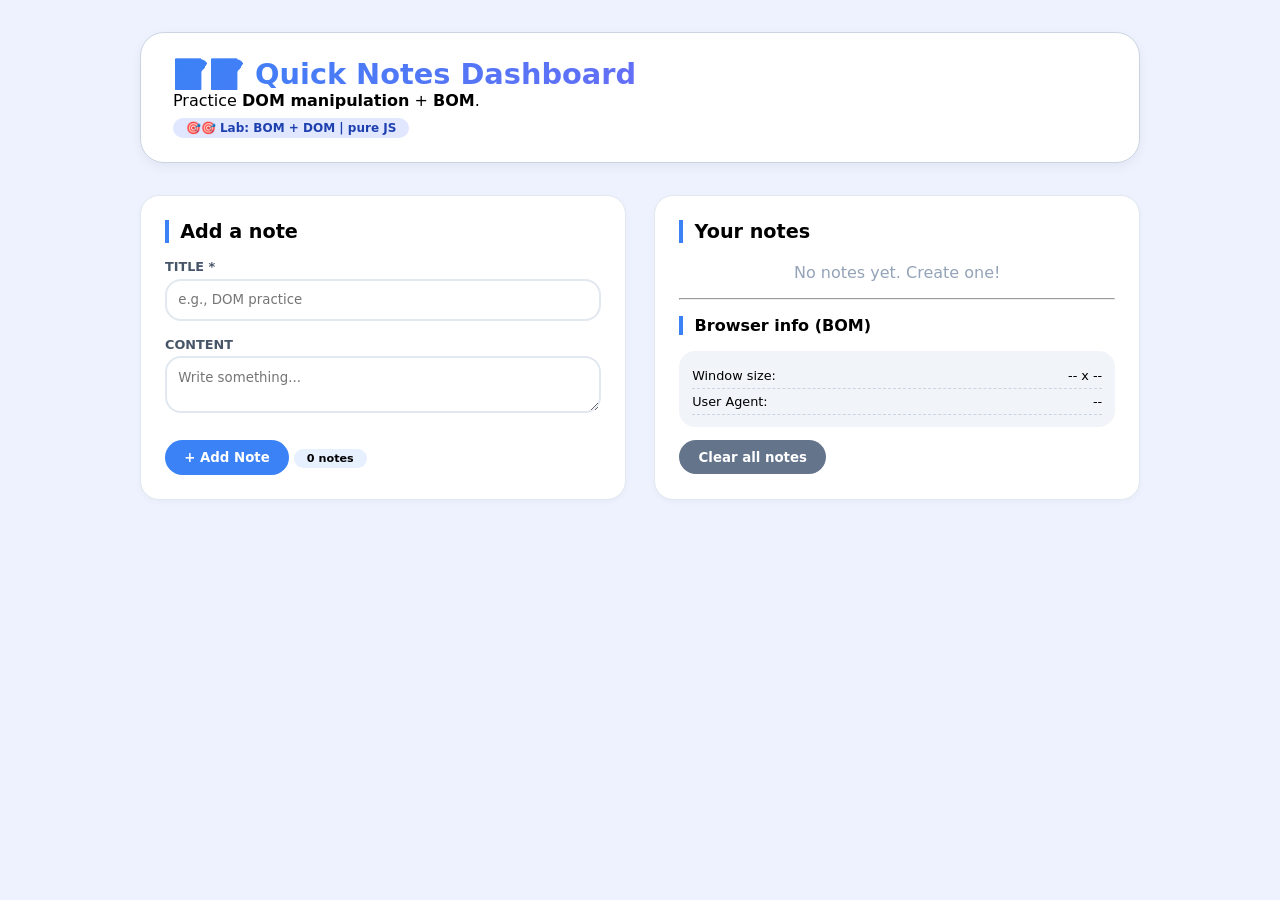
==== index.html @ e3b70a7f "Step 23: Display browser user agent using BOM navigator" ====
<!DOCTYPE html>
<html lang="en">

<head>
    <meta charset="UTF-8">
    <meta name="viewport" content="width=device-width, initial-scale=1.0">
    <title>Quick Notes Dashboard</title>
    <style>
        * {
            margin: 0;
            padding: 0;
            box-sizing: border-box;
        }

        body {
            font-family: system-ui, "Segoe UI", sans-serif;
            background: #eef2ff;
            padding: 2rem 1.5rem;
        }

        .container {
            max-width: 1000px;
            margin: 0 auto;
        }

        header {
            background: white;
            border-radius: 1.5rem;
            padding: 1.5rem 2rem;
            margin-bottom: 2rem;
            box-shadow: 0 4px 12px rgba(0, 0, 0, 0.05);
            border: 1px solid #cbd5e1;
        }

        header h1 {
            font-size: 1.8rem;
            background: linear-gradient(135deg, #3b82f6, #8b5cf6);
            -webkit-background-clip: text;
            background-clip: text;
            color: transparent;
        }

        .badge {
            background: #e0e7ff;
            color: #1e40af;
            padding: 0.2rem 0.8rem;
            border-radius: 20px;
            font-size: 0.75rem;
            font-weight: 600;
            display: inline-block;
            margin-top: 0.5rem;
        }

        .grid {
            display: grid;
            grid-template-columns: 1fr 1fr;
            gap: 1.8rem;
        }

        @media (max-width: 700px) {
            .grid {
                grid-template-columns: 1fr;
            }
        }

        .card {
            background: white;
            border-radius: 1.2rem;
            padding: 1.5rem;
            border: 1px solid #e2e8f0;
            box-shadow: 0 2px 6px rgba(0, 0, 0, 0.03);
        }

        .card h2 {
            font-size: 1.2rem;
            margin-bottom: 1rem;
            border-left: 4px solid #3b82f6;
            padding-left: 0.7rem;
        }

        .form-group {
            margin-bottom: 1rem;
        }

        label {
            font-weight: 600;
            font-size: 0.8rem;
            text-transform: uppercase;
            color: #475569;
            display: block;
            margin-bottom: 0.3rem;
        }

        input,
        textarea {
            width: 100%;
            padding: 0.7rem;
            border: 2px solid #e2e8f0;
            border-radius: 1rem;
            font-family: inherit;
            outline: none;
        }

        input:focus,
        textarea:focus {
            border-color: #3b82f6;
        }

        button {
            background: #3b82f6;
            border: none;
            color: white;
            font-weight: 600;
            padding: 0.6rem 1.2rem;
            border-radius: 2rem;
            cursor: pointer;
            font-family: inherit;
            transition: 0.1s;
        }

        button:hover {
            background: #2563eb;
        }

        .counter {
            background: #e6f0ff;
            display: inline-block;
            padding: 0.2rem 0.8rem;
            border-radius: 20px;
            font-size: 0.7rem;
            font-weight: 700;
            margin-top: 1rem;
        }

        .notes-list {
            margin-top: 1.2rem;
            max-height: 380px;
            overflow-y: auto;
            display: flex;
            flex-direction: column;
            gap: 0.8rem;
        }

        .note-item {
            background: #f8fafc;
            border: 1px solid #e2e8f0;
            border-radius: 1rem;
            padding: 0.8rem 1rem;
        }

        .note-title {
            font-weight: 800;
            display: flex;
            justify-content: space-between;
            align-items: center;
            margin-bottom: 0.3rem;
        }

        .note-content {
            font-size: 0.85rem;
            color: #334155;
        }

        .info-panel {
            background: #f1f5f9;
            border-radius: 1rem;
            padding: 0.8rem;
            margin-top: 1rem;
        }

        .info-row {
            display: flex;
            justify-content: space-between;
            font-size: 0.8rem;
            padding: 0.3rem 0;
            border-bottom: 1px dashed #cbd5e1;
        }

        .delete-note {
            background: #ef4444;
            padding: 0.3rem 1rem;
            font-size: 0.7rem;
            border-radius: 1rem;
        }

        hr {
            margin: 1rem 0;
        }
    </style>
</head>

<body>
    <div class="container">

        <header>
            <h1>📝📝 Quick Notes Dashboard</h1>
            <p>Practice <strong>DOM manipulation</strong> + <strong>BOM</strong>.</p>
            <div class="badge">🎯🎯 Lab: BOM + DOM | pure JS</div>
        </header>

        <div class="grid">
            <div class="card" id="left-panel">

                <h2>Add a note</h2>
                <div class="form-group">
                    <label>Title *</label>
                    <input type="text" id="noteTitle" placeholder="e.g., DOM practice">
                </div>
                <div class="form-group">
                    <label>Content</label>
                    <textarea id="noteContent" rows="2" placeholder="Write something..."></textarea>
                </div>
                <button id="addNoteBtn">+ Add Note</button>
                <div class="counter" id="noteCounter">0 notes</div>
            </div>
            <div class="card" id="right-panel">
                <h2>Your notes</h2>
                <div id="notesContainer" class="notes-list">
                    <div style="color:#94a3b8;text-align:center;">No notes yet. Create one!</div>
                </div>
                <hr>
                <h2 style="font-size:1rem;">Browser info (BOM)</h2>
                <div class="info-panel" id="bomPanel">
                    <div class="info-row">
                        <span>Window size:</span>
                        <span id="windowSize">-- x --</span>
                    </div>
                    <div class="info-row">
                        <span>User Agent:</span>
                        <span id="userAgent">--</span>
                    </div>
                </div>
                <button id="clearAllBtn" style="background:#64748b;margin-top:0.8rem;">Clear all notes</button>
            </div>
        </div>

    </div>
    <script>
        // State
        let notes = []; // stores every note object: { id, title, content }
        let nextId = 1; // gives each note a unique ID
        // DOM REFERENCES
        const notesContainer = document.getElementById("notesContainer");
        const titleInput = document.getElementById("noteTitle");
        const contentInput = document.getElementById("noteContent");
        const addBtn = document.getElementById("addNoteBtn");
        const clearAllBtn = document.getElementById("clearAllBtn");
        const noteCounterSpan = document.getElementById("noteCounter");
        const windowSizeSpan = document.getElementById("windowSize");
        const userAgentSpan = document.getElementById("userAgent");

        function updateCounter() {
            const count = notes.length;
            noteCounterSpan.textContent = count === 1 ? "1 note" : `${count} notes`;
        }
        function renderNotes() {
            // Clear container safely (no innerHTML)
            while (notesContainer.firstChild) {
                notesContainer.removeChild(notesContainer.firstChild);
            }
            // empty-state message
            if (notes.length === 0) {
                const emptyMsg = document.createElement("div");
                emptyMsg.textContent = "No notes yet. Add your first note!";
                emptyMsg.style.color = "#94a3b8";
                emptyMsg.style.textAlign = "center";
                emptyMsg.style.padding = "1rem";
                notesContainer.appendChild(emptyMsg);
                updateCounter();
                return;
            }
            notes.forEach(note => {
                // wrapper div
                const noteDiv = document.createElement("div");
                noteDiv.classList.add("note-item");
                noteDiv.setAttribute("data-id", note.id);

                // title row
                const titleDiv = document.createElement("div");
                titleDiv.classList.add("note-title");
                const titleSpan = document.createElement("span");
                titleSpan.textContent = note.title;

                // delete button
                const deleteBtn = document.createElement("button");
                deleteBtn.textContent = "Delete";
                deleteBtn.classList.add("delete-note");
                deleteBtn.setAttribute("data-action", "delete");
                deleteBtn.setAttribute("data-id", note.id);

                titleDiv.appendChild(titleSpan);
                titleDiv.appendChild(deleteBtn);

                // content paragraph
                const contentP = document.createElement("p");
                contentP.classList.add("note-content");
                contentP.textContent = note.content || "(no additional content)";

                noteDiv.appendChild(titleDiv);
                noteDiv.appendChild(contentP);
                notesContainer.appendChild(noteDiv);
            });
            updateCounter();

        }

        function addNote() {
            const title = titleInput.value.trim();
            // BOM: alert() validation
            if (title === "") {
                alert("❌ Title cannot be empty!");
                titleInput.focus();
                return;
            }
            const content = contentInput.value.trim();
            notes.push({ id: nextId++, title, content });
            renderNotes();
            // clear and refocus
            titleInput.value = "";
            contentInput.value = "";
            titleInput.focus();
        }
        function deleteNoteById(id) {
            // BOM: confirm() returns true/false
            const ok = confirm("Are you sure you want to delete this note?");
            if (!ok) return;

            const index = notes.findIndex(n => n.id === id);
            if (index !== -1) {
                notes.splice(index, 1);
                renderNotes();
            }
        }
        function clearAllNotes() {
            if (notes.length === 0) {
                alert("No notes to clear.");
                return;
            }
            const ok = confirm(`Delete ALL ${notes.length} notes? Cannot be undone.`);
            if (ok) {
                notes = [];
                nextId = 1;
                renderNotes();
                alert("All notes have been cleared.");
            }
        }
        addBtn.addEventListener("click", addNote);
        clearAllBtn.addEventListener("click", clearAllNotes);
        notesContainer.addEventListener("click", (e) => {
            const btn = e.target.closest('[data-action="delete"]');
            if (btn) {
                const id = parseInt(btn.getAttribute("data-id"), 10);
                deleteNoteById(id);
            }
        });

        function updateWindowSize() {
            const w = window.innerWidth;
            const h = window.innerHeight;
            windowSizeSpan.textContent = `${w} x ${h} px`;
        }
        window.addEventListener("resize", updateWindowSize);
        function showUserAgent() {
            let agent = navigator.userAgent;
            if (agent.length > 55) agent = agent.slice(0, 52) + "...";
            userAgentSpan.textContent = agent;
        }
    </script>
</body>
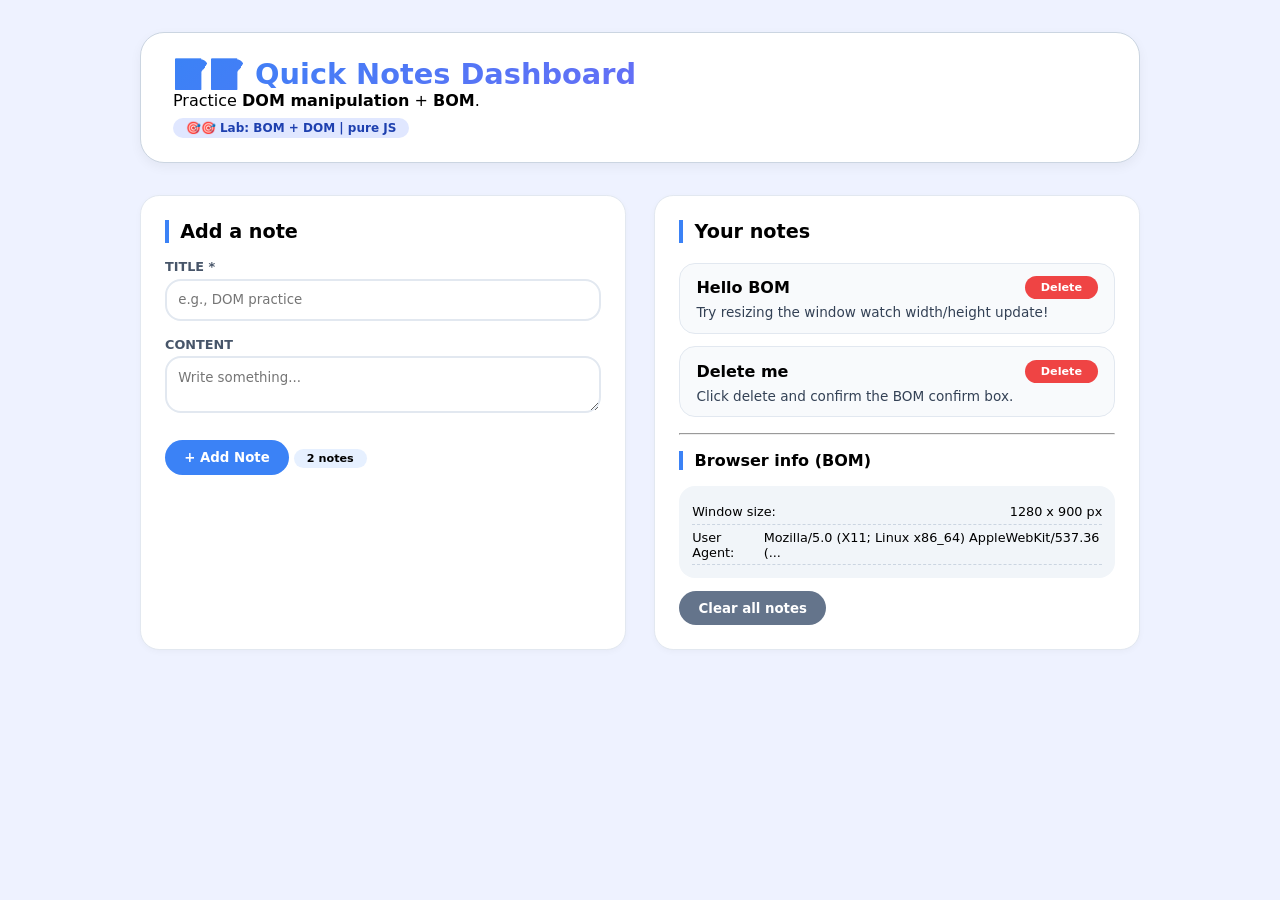
==== commit caa94cd8: "Step 25: add init function and initialize app" ====
--- a/index.html
+++ b/index.html
@@ -344,8 +344,37 @@
                 alert("All notes have been cleared.");
             }
         }
-        addBtn.addEventListener("click", addNote);
-        clearAllBtn.addEventListener("click", clearAllNotes);
+        function updateWindowSize() {
+            const w = window.innerWidth;
+            const h = window.innerHeight;
+            windowSizeSpan.textContent = `${w} x ${h} px`;
+        }
+        window.addEventListener("resize", updateWindowSize);
+        function showUserAgent() {
+            let agent = navigator.userAgent;
+            if (agent.length > 55) agent = agent.slice(0, 52) + "...";
+            userAgentSpan.textContent = agent;
+        }
+        function addSampleNotes() {
+            if (notes.length === 0) {
+                notes.push(
+                    { id: nextId++, title: "Hello BOM", content: "Try resizing the window watch width/height update!" }, 
+            { id: nextId++, title: "Delete me", content: "Click delete and confirm the BOM confirm box." }
+                );
+                renderNotes();
+            }
+        }
+        function init() {
+  addSampleNotes();      // show demo notes first
+  updateWindowSize();    // show current browser size
+  showUserAgent();       // show browser user agent
+
+  addBtn.addEventListener("click", addNote);
+  clearAllBtn.addEventListener("click", clearAllNotes);
+}
+
+init();
+        
         notesContainer.addEventListener("click", (e) => {
             const btn = e.target.closest('[data-action="delete"]');
             if (btn) {
@@ -354,16 +383,6 @@
             }
         });
 
-        function updateWindowSize() {
-            const w = window.innerWidth;
-            const h = window.innerHeight;
-            windowSizeSpan.textContent = `${w} x ${h} px`;
-        }
-        window.addEventListener("resize", updateWindowSize);
-        function showUserAgent() {
-            let agent = navigator.userAgent;
-            if (agent.length > 55) agent = agent.slice(0, 52) + "...";
-            userAgentSpan.textContent = agent;
-        }
+        
     </script>
 </body>
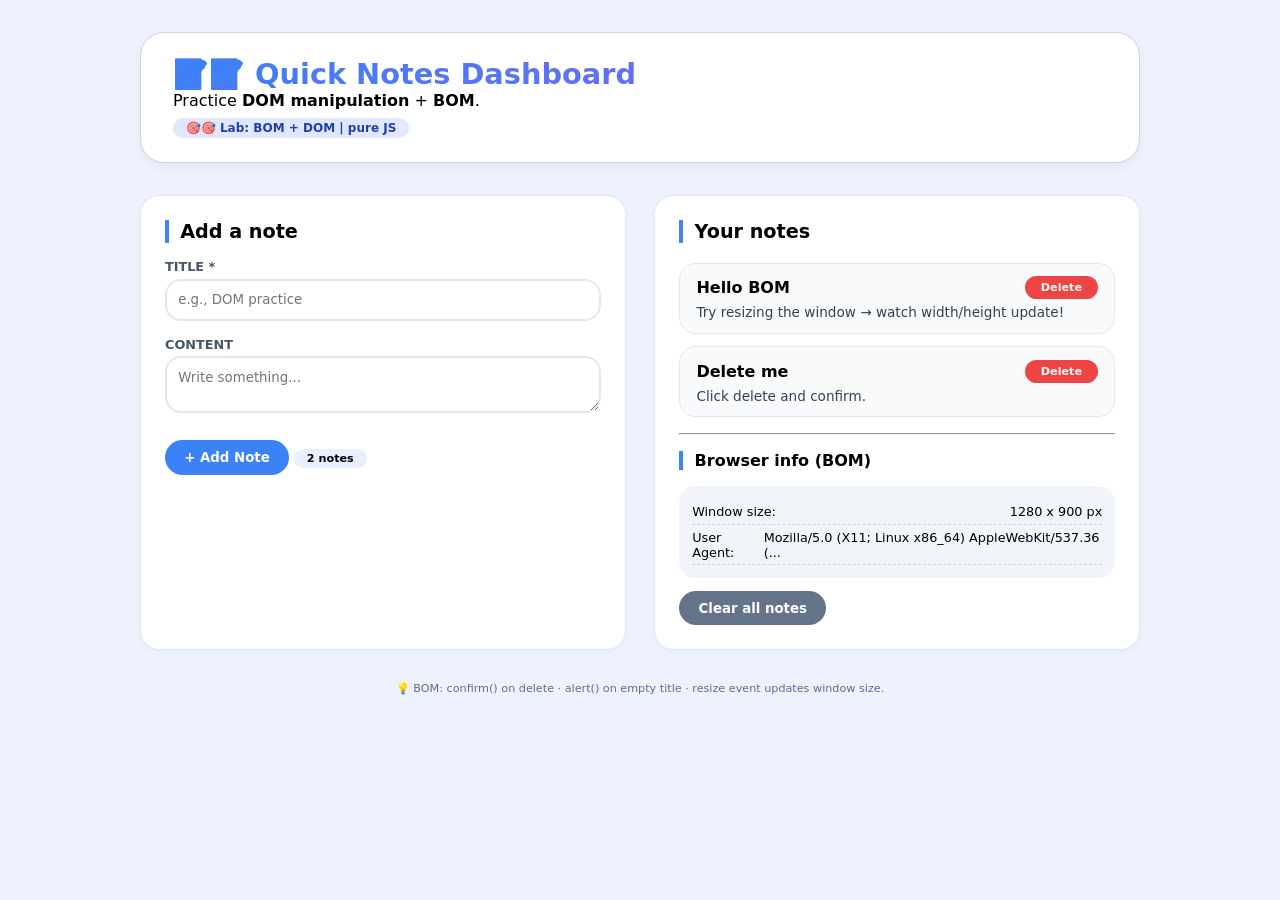
==== commit a70fbbf2: "Step 26: Add footer" ====
--- a/index.html
+++ b/index.html
@@ -185,6 +185,13 @@
 
         hr {
             margin: 1rem 0;
+        }
+
+        footer {
+            text-align: center;
+            margin-top: 2rem;
+            font-size: 0.7rem;
+            color: #5b6e8c;
         }
     </style>
 </head>
@@ -234,6 +241,10 @@
             </div>
         </div>
 
+        <footer>
+            💡 BOM: confirm() on delete · alert() on empty title · resize event updates window size.
+        </footer>
+
     </div>
     <script>
         // State
@@ -320,6 +331,7 @@
             contentInput.value = "";
             titleInput.focus();
         }
+
         function deleteNoteById(id) {
             // BOM: confirm() returns true/false
             const ok = confirm("Are you sure you want to delete this note?");
@@ -344,37 +356,50 @@
                 alert("All notes have been cleared.");
             }
         }
+
         function updateWindowSize() {
             const w = window.innerWidth;
             const h = window.innerHeight;
             windowSizeSpan.textContent = `${w} x ${h} px`;
         }
+
         window.addEventListener("resize", updateWindowSize);
+
         function showUserAgent() {
-            let agent = navigator.userAgent;
-            if (agent.length > 55) agent = agent.slice(0, 52) + "...";
-            userAgentSpan.textContent = agent;
-        }
+        let agent = navigator.userAgent;
+        if (agent.length > 55) agent = agent.slice(0, 52) + "...";
+        userAgentSpan.textContent = agent;
+        }
+
         function addSampleNotes() {
             if (notes.length === 0) {
-                notes.push(
-                    { id: nextId++, title: "Hello BOM", content: "Try resizing the window watch width/height update!" }, 
-            { id: nextId++, title: "Delete me", content: "Click delete and confirm the BOM confirm box." }
-                );
-                renderNotes();
-            }
-        }
+                notes.push({
+                 id: nextId++,
+                 title: "Hello BOM",
+                 content: "Try resizing the window → watch width/height update!"
+            });
+            notes.push({
+                 id: nextId++,
+                title: "Delete me",
+                content: "Click delete and confirm."
+        });
+        renderNotes();
+            }
+        }
+
         function init() {
-  addSampleNotes();      // show demo notes first
-  updateWindowSize();    // show current browser size
-  showUserAgent();       // show browser user agent
-
-  addBtn.addEventListener("click", addNote);
-  clearAllBtn.addEventListener("click", clearAllNotes);
-}
-
-init();
-        
+            addSampleNotes();
+            updateWindowSize();
+            showUserAgent();
+
+            addBtn.addEventListener("click", addNote);
+            clearAllBtn.addEventListener("click", clearAllNotes);
+        }
+
+        init();
+
+        addBtn.addEventListener("click", addNote);
+        clearAllBtn.addEventListener("click", clearAllNotes);
         notesContainer.addEventListener("click", (e) => {
             const btn = e.target.closest('[data-action="delete"]');
             if (btn) {
@@ -382,7 +407,7 @@
                 deleteNoteById(id);
             }
         });
-
-        
     </script>
-</body>+</body>
+</body>
+</html>
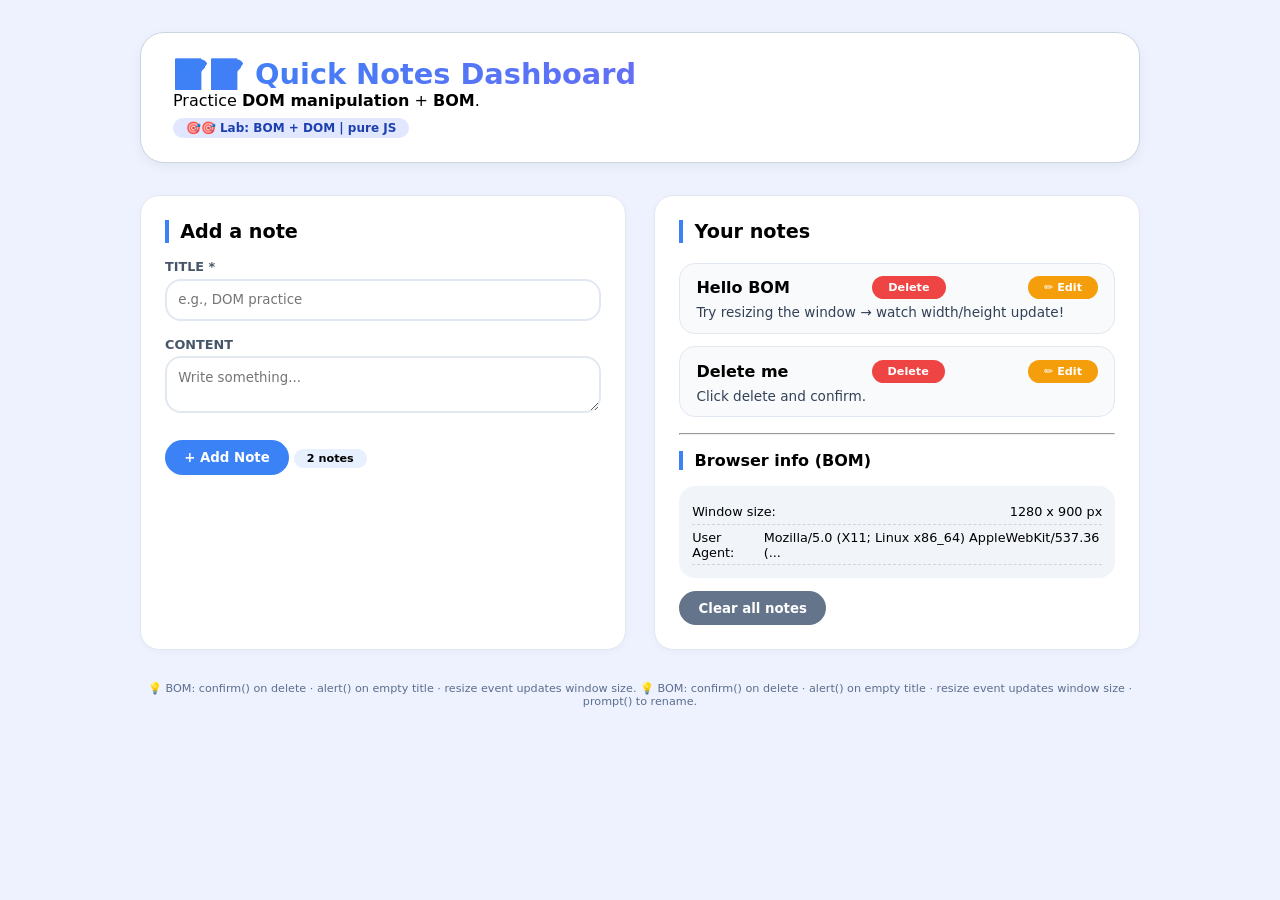
==== commit 9cc218ff: "Step 28: Add prompt() to rename a note" ====
--- a/index.html
+++ b/index.html
@@ -181,6 +181,26 @@
             padding: 0.3rem 1rem;
             font-size: 0.7rem;
             border-radius: 1rem;
+        }
+
+        .delete-note:hover {
+            background: #dc2626;
+        }
+
+        .edit-note {
+            background: #f59e0b;
+            padding: 0.3rem 1rem;
+            font-size: 0.7rem;
+            border-radius: 1rem;
+        }
+
+        .edit-note:hover {
+            background: #d97706;
+        }
+
+        .note-actions {
+            display: flex;
+            gap: 0.4rem;
         }
 
         hr {
@@ -243,6 +263,7 @@
 
         <footer>
             💡 BOM: confirm() on delete · alert() on empty title · resize event updates window size.
+            💡 BOM: confirm() on delete · alert() on empty title · resize event updates window size · prompt() to rename.
         </footer>
 
     </div>
@@ -250,6 +271,7 @@
         // State
         let notes = []; // stores every note object: { id, title, content }
         let nextId = 1; // gives each note a unique ID
+
         // DOM REFERENCES
         const notesContainer = document.getElementById("notesContainer");
         const titleInput = document.getElementById("noteTitle");
@@ -264,12 +286,14 @@
             const count = notes.length;
             noteCounterSpan.textContent = count === 1 ? "1 note" : `${count} notes`;
         }
+
         function renderNotes() {
             // Clear container safely (no innerHTML)
             while (notesContainer.firstChild) {
                 notesContainer.removeChild(notesContainer.firstChild);
             }
             // empty-state message
+
             if (notes.length === 0) {
                 const emptyMsg = document.createElement("div");
                 emptyMsg.textContent = "No notes yet. Add your first note!";
@@ -280,6 +304,7 @@
                 updateCounter();
                 return;
             }
+
             notes.forEach(note => {
                 // wrapper div
                 const noteDiv = document.createElement("div");
@@ -289,18 +314,35 @@
                 // title row
                 const titleDiv = document.createElement("div");
                 titleDiv.classList.add("note-title");
+
                 const titleSpan = document.createElement("span");
                 titleSpan.textContent = note.title;
 
                 // delete button
+                // Actions wrapper
+                const actionsDiv = document.createElement("div");
+                actionsDiv.classList.add("note-actions");
+
+                // Edit button
+                const editBtn = document.createElement("button");
+                editBtn.textContent = "✏ Edit";
+                editBtn.classList.add("edit-note");
+                editBtn.setAttribute("data-action", "edit");
+                editBtn.setAttribute("data-id", note.id);
+
+                // Delete button
                 const deleteBtn = document.createElement("button");
                 deleteBtn.textContent = "Delete";
                 deleteBtn.classList.add("delete-note");
                 deleteBtn.setAttribute("data-action", "delete");
                 deleteBtn.setAttribute("data-id", note.id);
 
+                actionsDiv.appendChild(editBtn);
+                actionsDiv.appendChild(deleteBtn);
+
                 titleDiv.appendChild(titleSpan);
                 titleDiv.appendChild(deleteBtn);
+                titleDiv.appendChild(actionsDiv);
 
                 // content paragraph
                 const contentP = document.createElement("p");
@@ -313,6 +355,7 @@
             });
             updateCounter();
 
+            updateCounter();
         }
 
         function addNote() {
@@ -343,6 +386,19 @@
                 renderNotes();
             }
         }
+
+        function editNoteById(id) {
+            const found = notes.find(n => n.id === id);
+            if (found) {
+                // BOM: prompt() returns new string or null
+                const newTitle = prompt("New title:", found.title);
+                if (newTitle !== null && newTitle.trim() !== "") {
+                    found.title = newTitle.trim();
+                    renderNotes();
+                }
+            }
+        }
+
         function clearAllNotes() {
             if (notes.length === 0) {
                 alert("No notes to clear.");
@@ -366,24 +422,24 @@
         window.addEventListener("resize", updateWindowSize);
 
         function showUserAgent() {
-        let agent = navigator.userAgent;
-        if (agent.length > 55) agent = agent.slice(0, 52) + "...";
-        userAgentSpan.textContent = agent;
+            let agent = navigator.userAgent;
+            if (agent.length > 55) agent = agent.slice(0, 52) + "...";
+            userAgentSpan.textContent = agent;
         }
 
         function addSampleNotes() {
             if (notes.length === 0) {
                 notes.push({
-                 id: nextId++,
-                 title: "Hello BOM",
-                 content: "Try resizing the window → watch width/height update!"
-            });
-            notes.push({
-                 id: nextId++,
-                title: "Delete me",
-                content: "Click delete and confirm."
-        });
-        renderNotes();
+                    id: nextId++,
+                    title: "Hello BOM",
+                    content: "Try resizing the window → watch width/height update!"
+                });
+                notes.push({
+                    id: nextId++,
+                    title: "Delete me",
+                    content: "Click delete and confirm."
+                });
+                renderNotes();
             }
         }
 
@@ -398,16 +454,23 @@
 
         init();
 
-        addBtn.addEventListener("click", addNote);
-        clearAllBtn.addEventListener("click", clearAllNotes);
         notesContainer.addEventListener("click", (e) => {
-            const btn = e.target.closest('[data-action="delete"]');
-            if (btn) {
-                const id = parseInt(btn.getAttribute("data-id"), 10);
+            // Handle delete
+            const deleteTarget = e.target.closest('[data-action="delete"]');
+            if (deleteTarget) {
+                const id = parseInt(deleteTarget.getAttribute("data-id"), 10);
                 deleteNoteById(id);
+            }
+
+            // Handle edit
+            const editTarget = e.target.closest('[data-action="edit"]');
+            if (editTarget) {
+                const id = parseInt(editTarget.getAttribute("data-id"), 10);
+                editNoteById(id);
             }
         });
     </script>
+</body></html>
 </body>
-</body>
+
 </html>
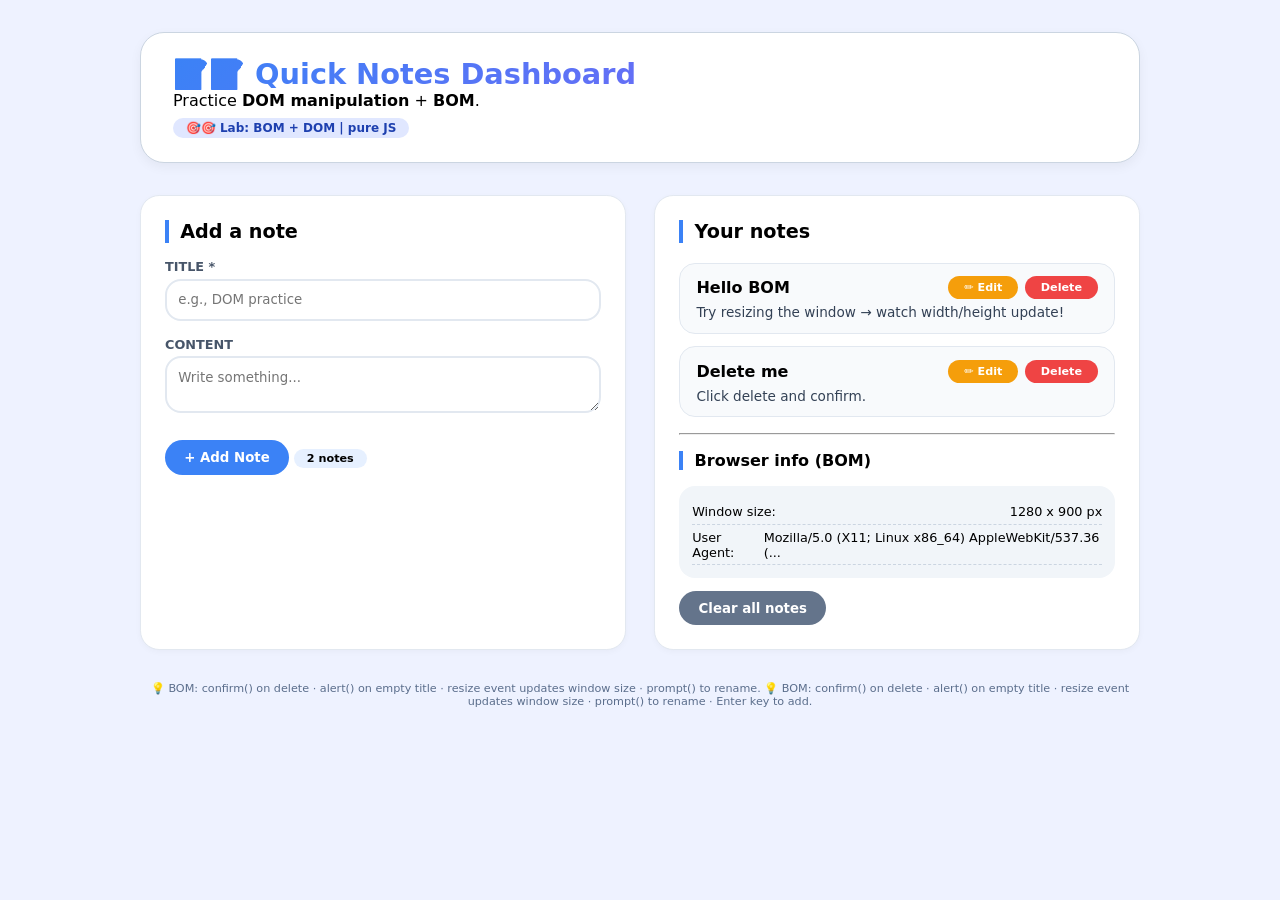
==== commit 07e958b7: "Step 29: Add keyboard shortcut (Enter to add)" ====
--- a/index.html
+++ b/index.html
@@ -227,7 +227,6 @@
 
         <div class="grid">
             <div class="card" id="left-panel">
-
                 <h2>Add a note</h2>
                 <div class="form-group">
                     <label>Title *</label>
@@ -262,15 +261,15 @@
         </div>
 
         <footer>
-            💡 BOM: confirm() on delete · alert() on empty title · resize event updates window size.
             💡 BOM: confirm() on delete · alert() on empty title · resize event updates window size · prompt() to rename.
+            💡 BOM: confirm() on delete · alert() on empty title · resize event updates window size · prompt() to rename · Enter key to add.
         </footer>
 
     </div>
     <script>
         // State
-        let notes = []; // stores every note object: { id, title, content }
-        let nextId = 1; // gives each note a unique ID
+        let notes = [];
+        let nextId = 1;
 
         // DOM REFERENCES
         const notesContainer = document.getElementById("notesContainer");
@@ -288,11 +287,9 @@
         }
 
         function renderNotes() {
-            // Clear container safely (no innerHTML)
             while (notesContainer.firstChild) {
                 notesContainer.removeChild(notesContainer.firstChild);
             }
-            // empty-state message
 
             if (notes.length === 0) {
                 const emptyMsg = document.createElement("div");
@@ -306,19 +303,16 @@
             }
 
             notes.forEach(note => {
-                // wrapper div
                 const noteDiv = document.createElement("div");
                 noteDiv.classList.add("note-item");
                 noteDiv.setAttribute("data-id", note.id);
 
-                // title row
                 const titleDiv = document.createElement("div");
                 titleDiv.classList.add("note-title");
 
                 const titleSpan = document.createElement("span");
                 titleSpan.textContent = note.title;
 
-                // delete button
                 // Actions wrapper
                 const actionsDiv = document.createElement("div");
                 actionsDiv.classList.add("note-actions");
@@ -341,10 +335,8 @@
                 actionsDiv.appendChild(deleteBtn);
 
                 titleDiv.appendChild(titleSpan);
-                titleDiv.appendChild(deleteBtn);
                 titleDiv.appendChild(actionsDiv);
 
-                // content paragraph
                 const contentP = document.createElement("p");
                 contentP.classList.add("note-content");
                 contentP.textContent = note.content || "(no additional content)";
@@ -353,14 +345,12 @@
                 noteDiv.appendChild(contentP);
                 notesContainer.appendChild(noteDiv);
             });
-            updateCounter();
 
             updateCounter();
         }
 
         function addNote() {
             const title = titleInput.value.trim();
-            // BOM: alert() validation
             if (title === "") {
                 alert("❌ Title cannot be empty!");
                 titleInput.focus();
@@ -369,17 +359,14 @@
             const content = contentInput.value.trim();
             notes.push({ id: nextId++, title, content });
             renderNotes();
-            // clear and refocus
             titleInput.value = "";
             contentInput.value = "";
             titleInput.focus();
         }
 
         function deleteNoteById(id) {
-            // BOM: confirm() returns true/false
             const ok = confirm("Are you sure you want to delete this note?");
             if (!ok) return;
-
             const index = notes.findIndex(n => n.id === id);
             if (index !== -1) {
                 notes.splice(index, 1);
@@ -447,9 +434,15 @@
             addSampleNotes();
             updateWindowSize();
             showUserAgent();
-
             addBtn.addEventListener("click", addNote);
             clearAllBtn.addEventListener("click", clearAllNotes);
+
+            // Step 29: Enter key shortcut on title input
+            titleInput.addEventListener("keydown", (e) => {
+                if (e.key === "Enter") {
+                    addNote();
+                }
+            });
         }
 
         init();
@@ -470,7 +463,4 @@
             }
         });
     </script>
-</body></html>
 </body>
-
-</html>
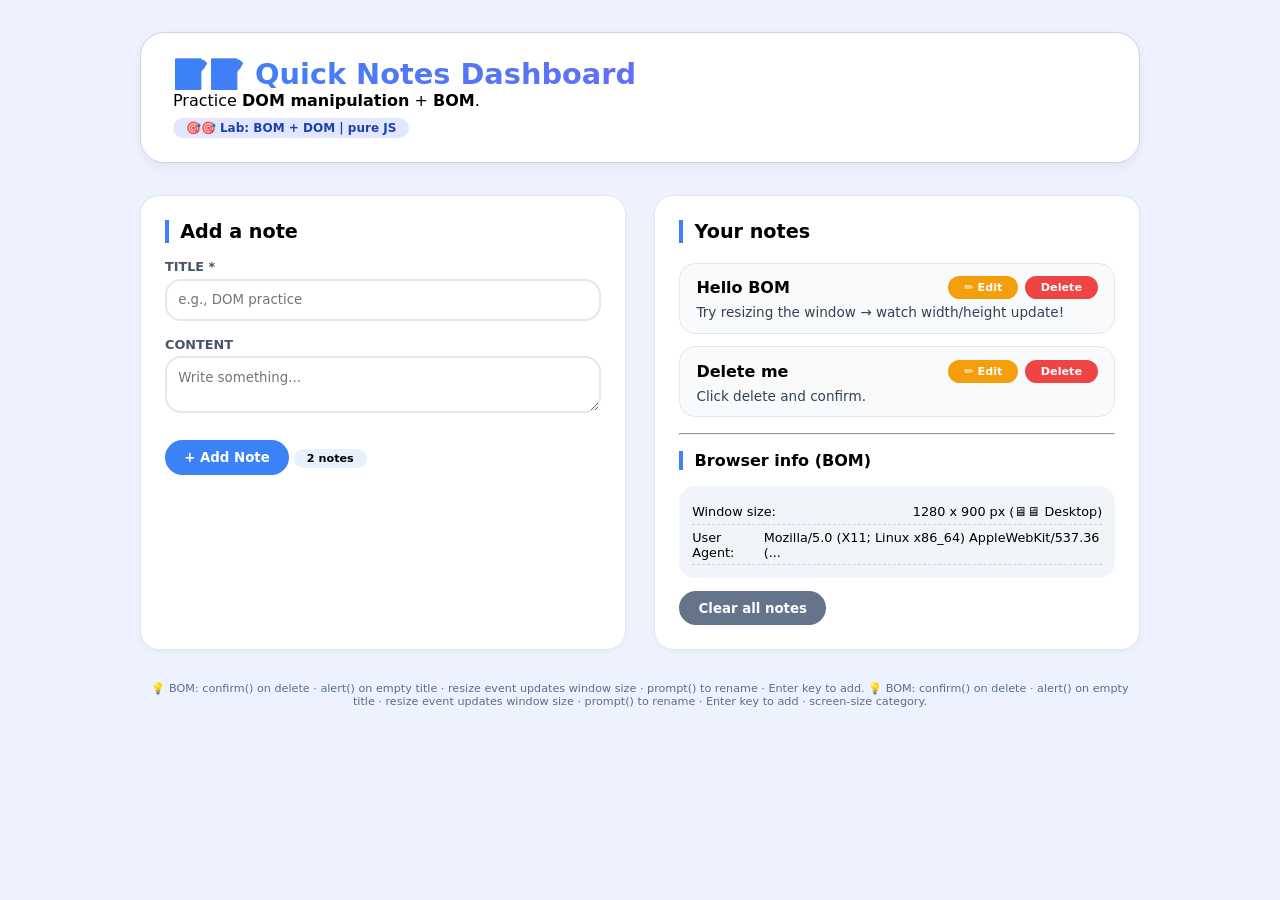
==== commit a136b03f: "Step 30: Show a screen-size category with BOM" ====
--- a/index.html
+++ b/index.html
@@ -261,8 +261,8 @@
         </div>
 
         <footer>
-            💡 BOM: confirm() on delete · alert() on empty title · resize event updates window size · prompt() to rename.
             💡 BOM: confirm() on delete · alert() on empty title · resize event updates window size · prompt() to rename · Enter key to add.
+            💡 BOM: confirm() on delete · alert() on empty title · resize event updates window size · prompt() to rename · Enter key to add · screen-size category.
         </footer>
 
     </div>
@@ -313,18 +313,15 @@
                 const titleSpan = document.createElement("span");
                 titleSpan.textContent = note.title;
 
-                // Actions wrapper
                 const actionsDiv = document.createElement("div");
                 actionsDiv.classList.add("note-actions");
 
-                // Edit button
                 const editBtn = document.createElement("button");
                 editBtn.textContent = "✏ Edit";
                 editBtn.classList.add("edit-note");
                 editBtn.setAttribute("data-action", "edit");
                 editBtn.setAttribute("data-id", note.id);
 
-                // Delete button
                 const deleteBtn = document.createElement("button");
                 deleteBtn.textContent = "Delete";
                 deleteBtn.classList.add("delete-note");
@@ -377,7 +374,6 @@
         function editNoteById(id) {
             const found = notes.find(n => n.id === id);
             if (found) {
-                // BOM: prompt() returns new string or null
                 const newTitle = prompt("New title:", found.title);
                 if (newTitle !== null && newTitle.trim() !== "") {
                     found.title = newTitle.trim();
@@ -404,6 +400,11 @@
             const w = window.innerWidth;
             const h = window.innerHeight;
             windowSizeSpan.textContent = `${w} x ${h} px`;
+            let category;
+            if (w < 480) category = "📱📱 Mobile";
+            else if (w < 1024) category = "💻💻 Tablet";
+            else category = "🖥🖥 Desktop";
+            windowSizeSpan.textContent = `${w} x ${h} px (${category})`;
         }
 
         window.addEventListener("resize", updateWindowSize);
@@ -448,14 +449,12 @@
         init();
 
         notesContainer.addEventListener("click", (e) => {
-            // Handle delete
             const deleteTarget = e.target.closest('[data-action="delete"]');
             if (deleteTarget) {
                 const id = parseInt(deleteTarget.getAttribute("data-id"), 10);
                 deleteNoteById(id);
             }
 
-            // Handle edit
             const editTarget = e.target.closest('[data-action="edit"]');
             if (editTarget) {
                 const id = parseInt(editTarget.getAttribute("data-id"), 10);
@@ -463,4 +462,4 @@
             }
         });
     </script>
-</body>
+</body>
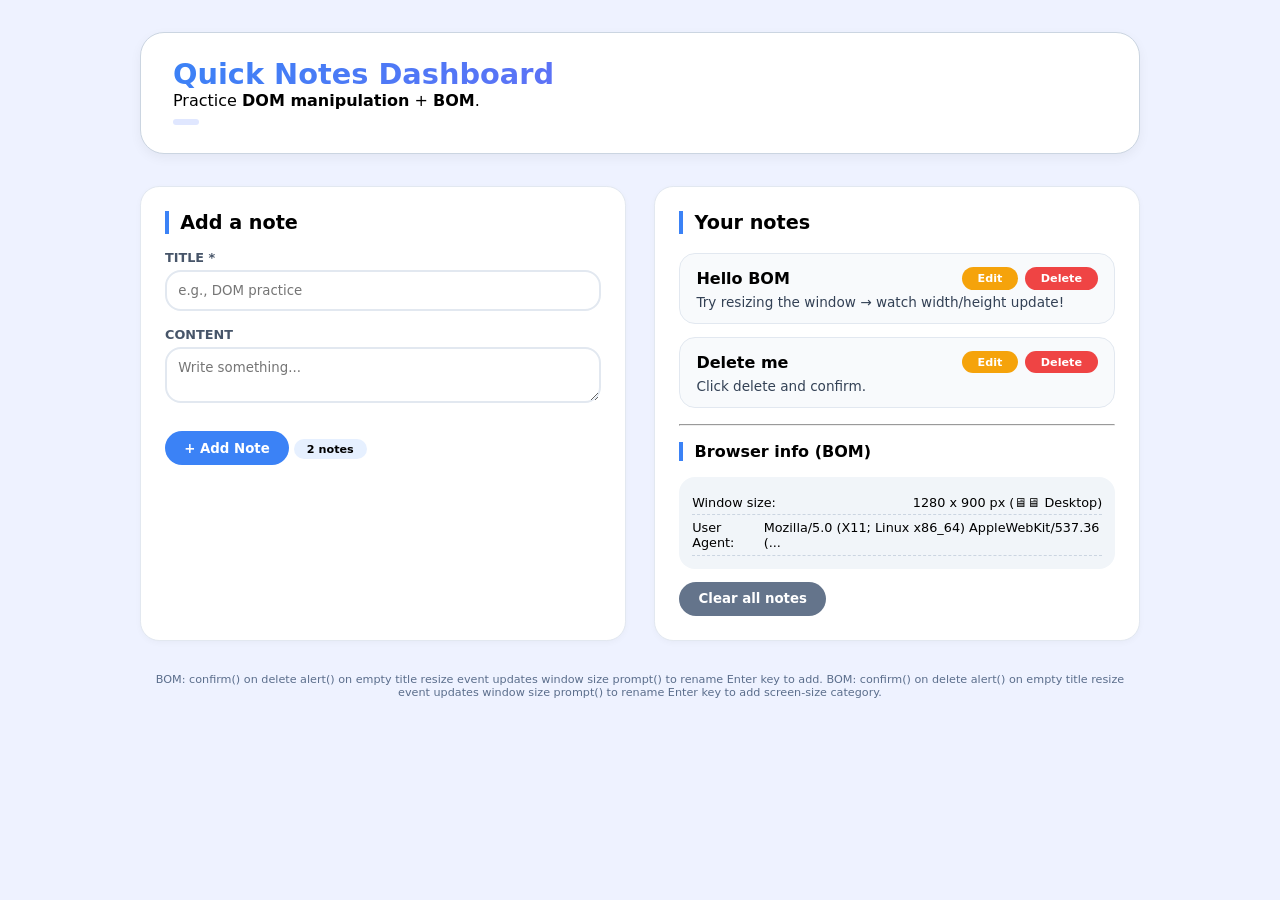
==== commit a0b6604b: "Step 30: Show a screen-size category with BOM edited" ====
--- a/index.html
+++ b/index.html
@@ -184,11 +184,11 @@
         }
 
         .delete-note:hover {
-            background: #dc2626;
+            background: #dd0e0e;
         }
 
         .edit-note {
-            background: #f59e0b;
+            background: #f5a30b;
             padding: 0.3rem 1rem;
             font-size: 0.7rem;
             border-radius: 1rem;
@@ -220,9 +220,9 @@
     <div class="container">
 
         <header>
-            <h1>📝📝 Quick Notes Dashboard</h1>
+            <h1> Quick Notes Dashboard</h1>
             <p>Practice <strong>DOM manipulation</strong> + <strong>BOM</strong>.</p>
-            <div class="badge">🎯🎯 Lab: BOM + DOM | pure JS</div>
+            <div class="badge"> </div>
         </header>
 
         <div class="grid">
@@ -261,8 +261,8 @@
         </div>
 
         <footer>
-            💡 BOM: confirm() on delete · alert() on empty title · resize event updates window size · prompt() to rename · Enter key to add.
-            💡 BOM: confirm() on delete · alert() on empty title · resize event updates window size · prompt() to rename · Enter key to add · screen-size category.
+             BOM: confirm() on delete  alert() on empty title  resize event updates window size  prompt() to rename  Enter key to add.
+             BOM: confirm() on delete  alert() on empty title  resize event updates window size  prompt() to rename  Enter key to add  screen-size category.
         </footer>
 
     </div>
@@ -317,7 +317,7 @@
                 actionsDiv.classList.add("note-actions");
 
                 const editBtn = document.createElement("button");
-                editBtn.textContent = "✏ Edit";
+                editBtn.textContent = " Edit";
                 editBtn.classList.add("edit-note");
                 editBtn.setAttribute("data-action", "edit");
                 editBtn.setAttribute("data-id", note.id);
@@ -349,7 +349,7 @@
         function addNote() {
             const title = titleInput.value.trim();
             if (title === "") {
-                alert("❌ Title cannot be empty!");
+                alert(" Title cannot be empty!");
                 titleInput.focus();
                 return;
             }
@@ -401,8 +401,8 @@
             const h = window.innerHeight;
             windowSizeSpan.textContent = `${w} x ${h} px`;
             let category;
-            if (w < 480) category = "📱📱 Mobile";
-            else if (w < 1024) category = "💻💻 Tablet";
+            if (w < 480) category = " Mobile";
+            else if (w < 1024) category = " Tablet";
             else category = "🖥🖥 Desktop";
             windowSizeSpan.textContent = `${w} x ${h} px (${category})`;
         }
